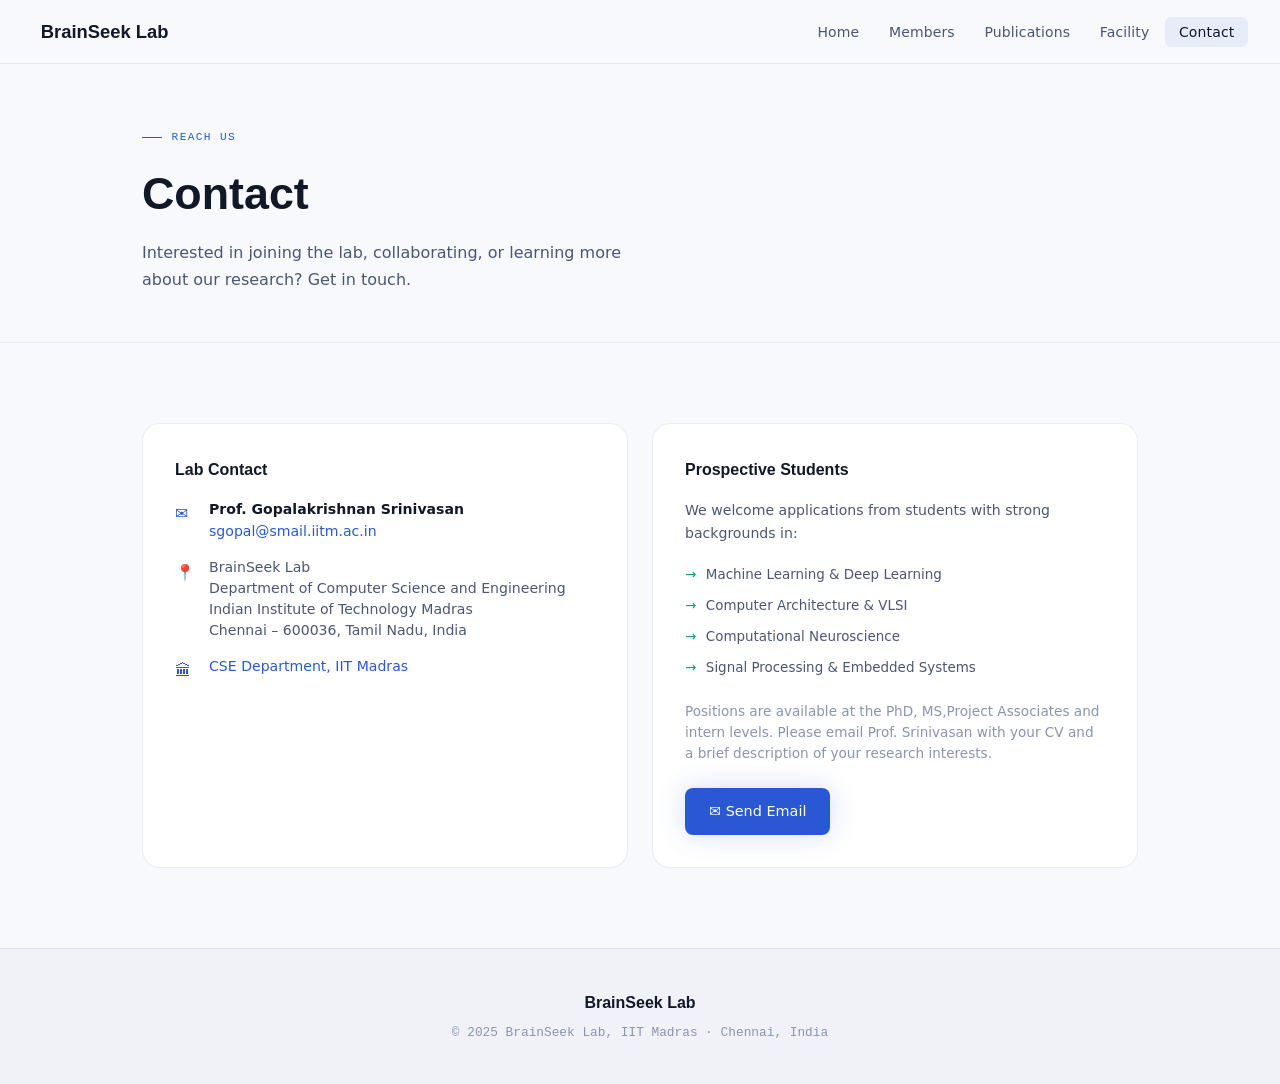
==== contact.html @ f4c0390b "Initial Website" ====
<!DOCTYPE html>
<html lang="en">
<head>
  <link rel="stylesheet" href="style.css">
  <meta charset="UTF-8">
  <meta name="viewport" content="width=device-width, initial-scale=1.0">
  <title>Contact | BrainSeek Lab</title>
</head>
<body>

<nav>
  <a class="nav-brand" href="index.html">
    <span></span>BrainSeek Lab
  </a>
  <ul class="nav-links">
    <li><a href="index.html">Home</a></li>
    <li><a href="members.html">Members</a></li>
    <li><a href="publications.html">Publications</a></li>
    <li><a href="facility.html">Facility</a></li>
    <li><a href="contact.html" class="active">Contact</a></li>
  </ul>
</nav>

<div class="page">

  <div class="hero-sm">
    <div class="section-label section-label-sm">Reach Us</div>
    <h1>Contact</h1>
    <p>Interested in joining the lab, collaborating, or learning more about our research? Get in touch.</p>
  </div>

  <hr class="sep">

  <div class="section">

    <div class="contact-wrap">

      <!-- LEFT -->
      <div class="contact-card">
        <h3>Lab Contact</h3>

        <div class="contact-item">
          <div class="ci-icon">✉</div>
          <div class="ci-text">
            <strong class="hi-text">Prof. Gopalakrishnan Srinivasan</strong>
            <a href="mailto:sgopal@cse.iitm.ac.in">sgopal@smail.iitm.ac.in</a>
          </div>
        </div>

        <div class="contact-item">
          <div class="ci-icon">📍</div>
          <div class="ci-text">
            BrainSeek Lab<br>
            Department of Computer Science and Engineering<br>
            Indian Institute of Technology Madras<br>
            Chennai – 600036, Tamil Nadu, India
          </div>
        </div>

        <div class="contact-item">
          <div class="ci-icon">🏛</div>
          <div class="ci-text">
            <a href="https://www.cse.iitm.ac.in" target="_blank">CSE Department, IIT Madras</a>
          </div>
        </div>
      </div>

      <!-- RIGHT -->
      <div class="contact-card">
        <h3>Prospective Students</h3>
        <p class="contact-note">
          We welcome applications from students with strong backgrounds in:
        </p>

        <div class="interest-list">
          <div class="interest-item"><span class="interest-arrow">→</span> Machine Learning &amp; Deep Learning
          </div>
          <div class="interest-item"><span class="interest-arrow">→</span> Computer Architecture &amp; VLSI
          </div>
          <div class="interest-item"><span class="interest-arrow">→</span> Computational Neuroscience
          </div>
          <div class="interest-item"><span class="interest-arrow">→</span> Signal Processing &amp; Embedded Systems
          </div>
        </div>

        <p class="contact-disclaimer">
          Positions are available at the PhD, MS,Project Associates and intern levels. Please email Prof. Srinivasan with your CV and a brief description of your research interests.
        </p>

        <div class="mt-md">
          <a class="btn btn-primary" href="mailto:sgopal@smail.iitm.ac.in">
            ✉ Send Email
          </a>
        </div>
      </div>

    </div>

  </div>

</div>

<footer>
  <div class="footer-brand">BrainSeek Lab</div>
  <div class="footer-copy">© 2025 BrainSeek Lab, IIT Madras · Chennai, India</div>
</footer>

</body>
</html>
---- style.css ----
/* System font stacks — no external dependency, no compression artifacts */

/* ─── RESET & TOKENS ─────────────────────────────────────────────── */
*, *::before, *::after { box-sizing: border-box; margin: 0; padding: 0; }

:root {
  --bg:        #f8f9fc;
  --bg-2:      #f0f2f7;
  --bg-3:      #e8ecf5;
  --surface:   #ffffff;
  --surface-2: #f3f5fb;
  --border:    rgba(60,80,160,.1);
  --border-2:  rgba(60,80,160,.2);

  --blue:      #2a58d4;
  --blue-dim:  #3a5acc;
  --teal:      #0a9e7a;
  --amber:     #c47a00;
  --red-dim:   #d94f4f;

  --text:      #111827;
  --text-muted:#4b5675;
  --text-faint:#8a94b0;

  --radius:    10px;
  --radius-lg: 18px;
  --font-head: 'Trebuchet MS', 'Gill Sans MT', Calibri, 'Segoe UI', sans-serif;
  --font-body: 'Segoe UI', system-ui, -apple-system, BlinkMacSystemFont, 'Helvetica Neue', Arial, sans-serif;
  --font-mono: 'Cascadia Code', Consolas, 'SF Mono', 'Fira Code', 'Courier New', monospace;
  --max-w:     1060px;
  --nav-h:     64px;
}

html { scroll-behavior: smooth; }

body {
  font-family: var(--font-body);
  background: var(--bg);
  color: var(--text);
  line-height: 1.7;
  font-size: 17px;
  -webkit-font-smoothing: antialiased;
  overflow-x: hidden;
}

/* ─── NOISE TEXTURE OVERLAY ──────────────────────────────────────── */
/* removed for light theme */

/* ─── NAV ─────────────────────────────────────────────────────────── */
nav {
  position: fixed; top: 0; left: 0; right: 0;
  height: var(--nav-h);
  background: rgba(248,249,252,.92);
  backdrop-filter: blur(20px) saturate(1.4);
  border-bottom: 1px solid var(--border);
  display: flex; align-items: center;
  padding: 0 2rem;
  z-index: 100;
  gap: 0;
}

.nav-brand {
  font-family: var(--font-head);
  font-size: 1.15rem;
  font-weight: 800;
  letter-spacing: 0em;
  color: var(--text);
  text-decoration: none;
  display: flex; align-items: center; gap: .55rem;
  flex-shrink: 0;
}

.nav-brand .dot {
  width: 8px; height: 8px;
  border-radius: 50%;
  background: var(--teal);
  box-shadow: 0 0 10px rgba(10,158,122,.5);
  animation: pulse-dot 2.5s ease-in-out infinite;
}

@keyframes pulse-dot {
  0%,100% { opacity: 1; box-shadow: 0 0 10px rgba(10,158,122,.5); }
  50%      { opacity: .5; box-shadow: 0 0 4px rgba(10,158,122,.3); }
}

.nav-links {
  display: flex; align-items: center; gap: .15rem;
  margin-left: auto;
  list-style: none;
}

.nav-links a {
  color: var(--text-muted);
  text-decoration: none;
  font-size: .875rem;
  font-weight: 500;
  padding: .45rem .85rem;
  border-radius: 6px;
  transition: color .2s, background .2s;
  letter-spacing: .01em;
}

.nav-links a:hover, .nav-links a.active {
  color: var(--text);
  background: rgba(42,88,212,.08);
}

/* ─── PAGE WRAPPER ────────────────────────────────────────────────── */
.page {
  position: relative; z-index: 1;
  padding-top: var(--nav-h);
  min-height: 100vh;
}

/* ─── HERO ────────────────────────────────────────────────────────── */
.hero {
  position: relative;
  padding: 6rem 2rem 5rem;
  text-align: center;
  overflow: hidden;
}

.hero-bg {
  position: absolute; inset: 0;
  background:
    radial-gradient(ellipse 70% 55% at 50% 20%, rgba(42,88,212,.07) 0%, transparent 70%),
    radial-gradient(ellipse 40% 30% at 80% 80%, rgba(10,158,122,.05) 0%, transparent 60%),
    radial-gradient(ellipse 35% 25% at 10% 60%, rgba(196,122,0,.04) 0%, transparent 60%);
  pointer-events: none;
}

/* animated grid */
.hero-grid {
  position: absolute; inset: 0;
  background-image:
    linear-gradient(rgba(42,88,212,.04) 1px, transparent 1px),
    linear-gradient(90deg, rgba(42,88,212,.04) 1px, transparent 1px);
  background-size: 48px 48px;
  mask-image: radial-gradient(ellipse 80% 60% at 50% 50%, black, transparent);
  pointer-events: none;
}

.hero-tag {
  display: inline-flex; align-items: center; gap: .5rem;
  font-family: var(--font-mono);
  font-size: .72rem;
  color: var(--teal);
  background: rgba(10,158,122,.08);
  border: 1px solid rgba(10,158,122,.2);
  border-radius: 99px;
  padding: .3rem .85rem;
  margin-bottom: 1.6rem;
  letter-spacing: .06em;
  text-transform: uppercase;
}

.hero h1 {
  font-family: var(--font-head);
  font-size: clamp(2.6rem, 6vw, 4.5rem);
  font-weight: 800;
  line-height: 1.08;
  letter-spacing: 0em;
  max-width: 820px;
  margin: 0 auto 1.2rem;
  color: var(--text);
}

.hero h1 em {
  font-style: normal;
  background: linear-gradient(135deg, var(--blue) 0%, var(--teal) 100%);
  -webkit-background-clip: text;
  -webkit-text-fill-color: transparent;
  background-clip: text;
}

.hero-sub {
  font-size: 1.1rem;
  color: var(--text-muted);
  max-width: 600px;
  margin: 0 auto 2.5rem;
  font-weight: 300;
  line-height: 1.75;
}

.hero-actions {
  display: flex; gap: 1rem; justify-content: center; flex-wrap: wrap;
}

.btn {
  display: inline-flex; align-items: center; gap: .5rem;
  padding: .7rem 1.5rem;
  border-radius: 8px;
  font-family: var(--font-body);
  font-size: .9rem;
  font-weight: 500;
  text-decoration: none;
  transition: all .2s;
  cursor: pointer;
  border: none;
}

.btn-primary {
  background: var(--blue);
  color: #fff;
  box-shadow: 0 0 28px rgba(42,88,212,.2);
}
.btn-primary:hover {
  background: #7aa2ff;
  box-shadow: 0 0 36px rgba(42,88,212,.35);
  transform: translateY(-1px);
}

.btn-ghost {
  background: transparent;
  color: var(--text-muted);
  border: 1px solid var(--border-2);
}
.btn-ghost:hover {
  color: var(--text);
  border-color: rgba(99,140,255,.4);
  background: rgba(42,88,212,.06);
  transform: translateY(-1px);
}

/* ─── SECTION STRUCTURE ───────────────────────────────────────────── */
.section {
  padding: 5rem 2rem;
  max-width: var(--max-w);
  margin: 0 auto;
}

.section-label {
  font-family: var(--font-mono);
  font-size: .7rem;
  text-transform: uppercase;
  letter-spacing: .12em;
  color: var(--blue);
  margin-bottom: .75rem;
  display: flex; align-items: center; gap: .6rem;
}
.section-label::before {
  content: '';
  width: 20px; height: 1px;
  background: var(--blue);
}

.section-title {
  font-family: var(--font-head);
  font-size: clamp(1.6rem, 3vw, 2.2rem);
  font-weight: 700;
  letter-spacing: -.005em;
  color: var(--text);
  margin-bottom: .6rem;
  line-height: 1.2;
}

.section-sub {
  font-size: .95rem;
  color: var(--text-muted);
  max-width: 520px;
  line-height: 1.7;
  margin-bottom: 2.5rem;
  font-weight: 300;
}

/* divider */
hr.divider {
  border: none;
  border-top: 1px solid var(--border);
  margin: 0;
}

/* ─── RESEARCH AREAS ──────────────────────────────────────────────── */
.research-grid {
  display: grid;
  grid-template-columns: repeat(auto-fill, minmax(240px, 1fr));
  gap: 1rem;
}

.research-card {
  background: var(--surface);
  border: 1px solid var(--border);
  border-radius: var(--radius-lg);
  padding: 1.6rem;
  transition: border-color .25s, transform .25s, box-shadow .25s;
  position: relative;
  overflow: hidden;
}

.research-card::before {
  content: '';
  position: absolute; inset: 0;
  background: radial-gradient(ellipse 80% 60% at 50% 0%, rgba(42,88,212,.05), transparent);
  opacity: 0;
  transition: opacity .3s;
}

.research-card:hover {
  border-color: var(--border-2);
  transform: translateY(-3px);
  box-shadow: 0 12px 40px rgba(0,0,0,.1);
}
.research-card:hover::before { opacity: 1; }

.rc-icon {
  font-size: 1.8rem;
  margin-bottom: 1rem;
  display: block;
}

.rc-title {
  font-family: var(--font-head);
  font-size: 1rem;
  font-weight: 700;
  color: var(--text);
  margin-bottom: .4rem;
}

.rc-desc {
  font-size: .84rem;
  color: var(--text-muted);
  line-height: 1.6;
}

/* ─── PUBLICATIONS ────────────────────────────────────────────────── */
.pub-list {
  display: flex; flex-direction: column; gap: 1rem;
}

.pub-card {
  background: var(--surface);
  border: 1px solid var(--border);
  border-radius: var(--radius-lg);
  padding: 1.6rem 1.8rem;
  display: flex; align-items: flex-start; gap: 1.4rem;
  transition: border-color .2s, box-shadow .2s;
  text-decoration: none;
  color: inherit;
}

.pub-card:hover {
  border-color: var(--border-2);
  box-shadow: 0 8px 32px rgba(0,0,0,.35);
}

.pub-year {
  font-family: var(--font-mono);
  font-size: .72rem;
  color: var(--text-faint);
  min-width: 36px;
  padding-top: .2rem;
  letter-spacing: .04em;
}

.pub-body { flex: 1; }

.pub-badges {
  display: flex; flex-wrap: wrap; gap: .4rem;
  margin-bottom: .6rem;
}

.badge {
  font-family: var(--font-mono);
  font-size: .65rem;
  letter-spacing: .06em;
  text-transform: uppercase;
  padding: .2rem .6rem;
  border-radius: 4px;
  font-weight: 500;
}

.badge-blue   { background: rgba(42,88,212,.08); color: var(--blue); border: 1px solid rgba(42,88,212,.18); }
.badge-teal   { background: rgba(10,158,122,.08);  color: var(--teal); border: 1px solid rgba(10,158,122,.2); }
.badge-amber  { background: rgba(196,122,0,.08);  color: var(--amber); border: 1px solid rgba(196,122,0,.2); }
.badge-green { background: rgba(26,157,92,.08); color: #1a9d5c; border: 1px solid rgba(26,157,92,.2);}

.badge-purple {
  background: rgba(139,63,217,.08);
  color: #8b3fd9;
  border: 1px solid rgba(139,63,217,.2);
}

.badge-red {
  background: rgba(217,79,79,.08);
  color: var(--red-dim);
  border: 1px solid rgba(217,79,79,.2);
}

.badge-cyan {
  background: rgba(8,145,178,.08);
  color: #0891b2;
  border: 1px}
.pub-title {
  font-family: var(--font-head);
  font-size: 1.02rem;
  font-weight: 700;
  color: var(--text);
  margin-bottom: .3rem;
  line-height: 1.35;
}

.pub-desc {
  font-size: .84rem;
  color: var(--text-muted);
  line-height: 1.55;
  margin-bottom: .7rem;
}

.pub-link {
  font-family: var(--font-mono);
  font-size: .72rem;
  color: var(--blue);
  text-decoration: none;
  letter-spacing: .04em;
  display: inline-flex; align-items: center; gap: .3rem;
}
.pub-link:hover { text-decoration: underline; }
.pub-link::after { content: '↗'; }

/* ─── MEMBERS ─────────────────────────────────────────────────────── */
.members-grid {
  display: grid;
  grid-template-columns: repeat(auto-fill, minmax(260px, 1fr));
  gap: 1rem;
}

.member-card {
  background: var(--surface);
  border: 1px solid var(--border);
  border-radius: var(--radius-lg);
  padding: 1.8rem;
  transition: border-color .2s, box-shadow .2s, transform .2s;
  position: relative;
}

.member-card:hover {
  border-color: var(--border-2);
  box-shadow: 0 8px 32px rgba(0,0,0,.1);
  transform: translateY(-2px);
}

.member-card.pi {
  background: linear-gradient(135deg, var(--surface) 60%, rgba(42,88,212,.05));
  border-color: rgba(42,88,212,.2);
}

.member-avatar {
  width: 56px; height: 56px;
  border-radius: 14px;
  background: linear-gradient(135deg, var(--blue-dim), var(--blue));
  display: flex; align-items: center; justify-content: center;
  font-family: var(--font-head);
  font-size: 1.3rem;
  font-weight: 800;
  color: #fff;
  margin-bottom: 1.1rem;
  letter-spacing: 0em;
}

.member-avatar.teal  { background: linear-gradient(135deg, #0a7a5a, var(--teal)); }
.member-avatar.amber { background: linear-gradient(135deg, #7a4a00, var(--amber)); }
.member-avatar.pink  { background: linear-gradient(135deg, #7a1a4a, #f06292); }

.pi-badge {
  position: absolute; top: 1.2rem; right: 1.2rem;
  font-family: var(--font-mono);
  font-size: .6rem;
  letter-spacing: .1em;
  text-transform: uppercase;
  color: var(--blue);
  background: rgba(42,88,212,.08);
  border: 1px solid rgba(42,88,212,.18);
  padding: .2rem .55rem;
  border-radius: 4px;
}

.member-name {
  font-family: var(--font-head);
  font-size: 1rem;
  font-weight: 700;
  color: var(--text);
  margin-bottom: .15rem;
}

.member-role {
  font-family: var(--font-mono);
  font-size: .72rem;
  color: var(--teal);
  letter-spacing: .04em;
  margin-bottom: .5rem;
}

.member-desc {
  font-size: .83rem;
  color: var(--text-muted);
  line-height: 1.55;
}

.member-links { margin-top: .9rem; display: flex; gap: .5rem; }
.member-link {
  font-family: var(--font-mono);
  font-size: .68rem;
  color: var(--text-faint);
  text-decoration: none;
  padding: .25rem .55rem;
  border: 1px solid var(--border);
  border-radius: 5px;
  transition: color .2s, border-color .2s;
  letter-spacing: .03em;
}
.member-link:hover { color: var(--blue); border-color: rgba(99,140,255,.3); }

/* ─── FACILITY ────────────────────────────────────────────────────── */
.facility-grid {
  display: grid;
  grid-template-columns: repeat(auto-fill, minmax(280px, 1fr));
  gap: 1rem;
}

.facility-card {
  background: var(--surface);
  border: 1px solid var(--border);
  border-radius: var(--radius-lg);
  padding: 1.6rem;
}

.fac-header {
  display: flex; align-items: center; gap: .75rem;
  margin-bottom: 1rem;
}

.fac-icon {
  width: 40px; height: 40px;
  border-radius: 10px;
  background: rgba(42,88,212,.07);
  border: 1px solid rgba(42,88,212,.14);
  display: flex; align-items: center; justify-content: center;
  font-size: 1.1rem;
}

.fac-name {
  font-family: var(--font-head);
  font-size: 1rem;
  font-weight: 700;
  color: var(--text);
}

.fac-spec {
  font-family: var(--font-mono);
  font-size: .78rem;
  color: var(--teal);
  padding: .5rem .9rem;
  background: rgba(10,158,122,.06);
  border: 1px solid rgba(10,158,122,.14);
  border-radius: 7px;
  margin-bottom: .5rem;
}

.fac-note {
  font-size: .82rem;
  color: var(--text-faint);
}

/* ─── CONTACT ─────────────────────────────────────────────────────── */
.contact-wrap {
  display: grid;
  grid-template-columns: 1fr 1fr;
  gap: 1.5rem;
}

.contact-card {
  background: var(--surface);
  border: 1px solid var(--border);
  border-radius: var(--radius-lg);
  padding: 2rem;
}

.contact-card h3 {
  font-family: var(--font-head);
  font-size: 1rem;
  font-weight: 700;
  margin-bottom: 1rem;
  color: var(--text);
}

.contact-item {
  display: flex; align-items: flex-start; gap: .75rem;
  margin-bottom: .9rem;
}

.ci-icon {
  font-size: 1rem;
  min-width: 22px;
  color: var(--blue);
  padding-top: .1rem;
}

.ci-text { font-size: .88rem; color: var(--text-muted); line-height: 1.5; }
.ci-text a { color: var(--blue); text-decoration: none; }
.ci-text a:hover { text-decoration: underline; }

/* ─── FOOTER ──────────────────────────────────────────────────────── */
footer {
  background: var(--bg-2);
  border-top: 1px solid var(--border);
  padding: 2.5rem 2rem;
  text-align: center;
  position: relative; z-index: 1;
}

.footer-brand {
  font-family: var(--font-head);
  font-size: 1rem;
  font-weight: 800;
  color: var(--text);
  margin-bottom: .4rem;
}

.footer-copy {
  font-size: .8rem;
  color: var(--text-faint);
  font-family: var(--font-mono);
}

/* ─── STAT ROW ────────────────────────────────────────────────────── */
.stats-row {
  display: flex;
  gap: 0;
  border: 1px solid var(--border);
  border-radius: var(--radius-lg);
  overflow: hidden;
  margin-bottom: 4rem;
}

.stat-item {
  flex: 1;
  padding: 1.6rem;
  text-align: center;
  border-right: 1px solid var(--border);
  background: var(--surface);
}
.stat-item:last-child { border-right: none; }

.stat-num {
  font-family: var(--font-head);
  font-size: 2rem;
  font-weight: 800;
  color: var(--text);
  letter-spacing: 0em;
  display: block;
}
.stat-num em {
  font-style: normal;
  color: var(--teal);
}

.stat-label {
  font-size: .78rem;
  color: var(--text-faint);
  margin-top: .2rem;
  font-family: var(--font-mono);
  letter-spacing: .04em;
  text-transform: uppercase;
}

/* ─── RESPONSIVE ──────────────────────────────────────────────────── */
@media (max-width: 700px) {
  nav { padding: 0 1rem; }
  .hero { padding: 4rem 1.2rem 3rem; }
  .section { padding: 3.5rem 1.2rem; }
  .contact-wrap { grid-template-columns: 1fr; }
  .stats-row { flex-direction: column; }
  .stat-item { border-right: none; border-bottom: 1px solid var(--border); }
  .stat-item:last-child { border-bottom: none; }
  .nav-links a { padding: .45rem .5rem; font-size: .8rem; }
}

/* ─── PAGE-SPECIFIC HERO VARIANTS ─────────────────────────────────── */
.hero-sm {
  padding: 4rem 2rem 3rem;
  text-align: left;
  max-width: var(--max-w);
  margin: 0 auto;
}
.hero-sm h1 {
  font-family: var(--font-head);
  font-size: clamp(1.8rem, 4vw, 2.8rem);
  font-weight: 800;
  letter-spacing: 0em;
  color: var(--text);
  margin-bottom: .5rem;
}
.hero-sm p {
  font-size: 1rem;
  color: var(--text-muted);
  font-weight: 300;
  max-width: 520px;
}

/* ─── SECTION SEPARATOR ───────────────────────────────────────────── */
.sep {
  border: none;
  height: 1px;
  background: var(--border);
  margin: 0;
}
/* ─── UTILITY CLASSES (formerly inline styles) ──────────────────── */
.pt-0 { padding-top: 0; }
.pb-0 { padding-bottom: 0; }
.text-center { text-align: center; }
.mt-sm { margin-top: .9rem; }
.mt-md { margin-top: 1.5rem; }
.mt-lg { margin-top: 2rem; }

/* PI card on index */
.pi-card {
  background: var(--surface);
  border: 1px solid rgba(42,88,212,.2);
  border-radius: var(--radius-lg);
  padding: 2rem;
  display: flex;
  gap: 1.8rem;
  align-items: flex-start;
  max-width: 700px;
}
.pi-avatar {
  width: 64px; height: 64px;
  border-radius: 16px;
  background: linear-gradient(135deg, var(--blue-dim), var(--blue));
  display: flex; align-items: center; justify-content: center;
  font-family: var(--font-head);
  font-size: 1.5rem;
  font-weight: 800;
  color: #fff;
  flex-shrink: 0;
}
.pi-name {
  font-family: var(--font-head);
  font-size: 1.15rem;
  font-weight: 700;
  color: var(--text);
  margin-bottom: .2rem;
}
.pi-role {
  font-family: var(--font-mono);
  font-size: .72rem;
  color: var(--teal);
  letter-spacing: .04em;
  margin-bottom: .65rem;
}
.pi-dept {
  font-size: .88rem;
  color: var(--text-muted);
  line-height: 1.6;
}

/* Join us card */
.join-card {
  background: var(--surface);
  border: 1px solid var(--border);
  border-radius: var(--radius-lg);
  padding: 2.5rem;
  text-align: center;
  max-width: 600px;
  margin: 0 auto;
}
.join-icon { font-size: 1.8rem; margin-bottom: .8rem; }
.join-title {
  font-family: var(--font-head);
  font-size: 1.3rem;
  font-weight: 700;
  color: var(--text);
  margin-bottom: .6rem;
}
.join-desc {
  font-size: .9rem;
  color: var(--text-muted);
  line-height: 1.65;
  margin-bottom: 1.5rem;
}

/* Mini stats row (facility page) */
.mini-stats {
  margin-top: 2rem;
  background: var(--surface);
  border: 1px solid var(--border);
  border-radius: var(--radius-lg);
  overflow: hidden;
  display: flex;
}
.mini-stat {
  flex: 1;
  text-align: center;
  padding: 1.5rem;
  border-right: 1px solid var(--border);
}
.mini-stat:last-child { border-right: none; }
.mini-stat-num {
  font-family: var(--font-head);
  font-size: 2rem;
  font-weight: 800;
}
.mini-stat-num.blue  { color: var(--blue); }
.mini-stat-num.teal  { color: var(--teal); }
.mini-stat-num.amber { color: var(--amber); }
.mini-stat-num.text  { color: var(--text); }
.mini-stat-label {
  font-family: var(--font-mono);
  font-size: .7rem;
  color: var(--text-faint);
  text-transform: uppercase;
  letter-spacing: .07em;
  margin-top: .25rem;
}

/* Publication meta */
.pub-authors {
  font-size: .8rem;
  color: var(--text-faint);
  margin-bottom: .5rem;
}
.pub-affil { font-size: .8rem; color: var(--text-faint); }
.pub-list-mb { margin-bottom: 3rem; }
.pub-card-static { pointer-events: none; }

/* Contact page */
.interest-list {
  display: flex;
  flex-direction: column;
  gap: .5rem;
  margin-bottom: 1.3rem;
}
.interest-item {
  display: flex;
  align-items: center;
  gap: .6rem;
  font-size: .84rem;
  color: var(--text-muted);
}
.interest-arrow { color: var(--teal); }
.contact-note {
  font-size: .88rem;
  color: var(--text-muted);
  line-height: 1.65;
  margin-bottom: 1.2rem;
}
.contact-disclaimer {
  font-size: .85rem;
  color: var(--text-faint);
  line-height: 1.55;
}

/* Highlight helpers */
.hi-teal { color: var(--teal); }
.hi-text { color: var(--text); display: block; margin-bottom: .1rem; }

/* Section-label spacing variants */
.section-label-sm { margin-bottom: .5rem; }
.section-label-md { margin-bottom: 1rem; }
.section-label-lg { margin-bottom: 1.2rem; }

/* Member avatar colour variants */
.member-avatar.purple { background: linear-gradient(135deg, #4a1a7a, #9b59f0); }

/* Badge size variant */
.badge-sm { font-size: .65rem; padding: .2rem .55rem; }
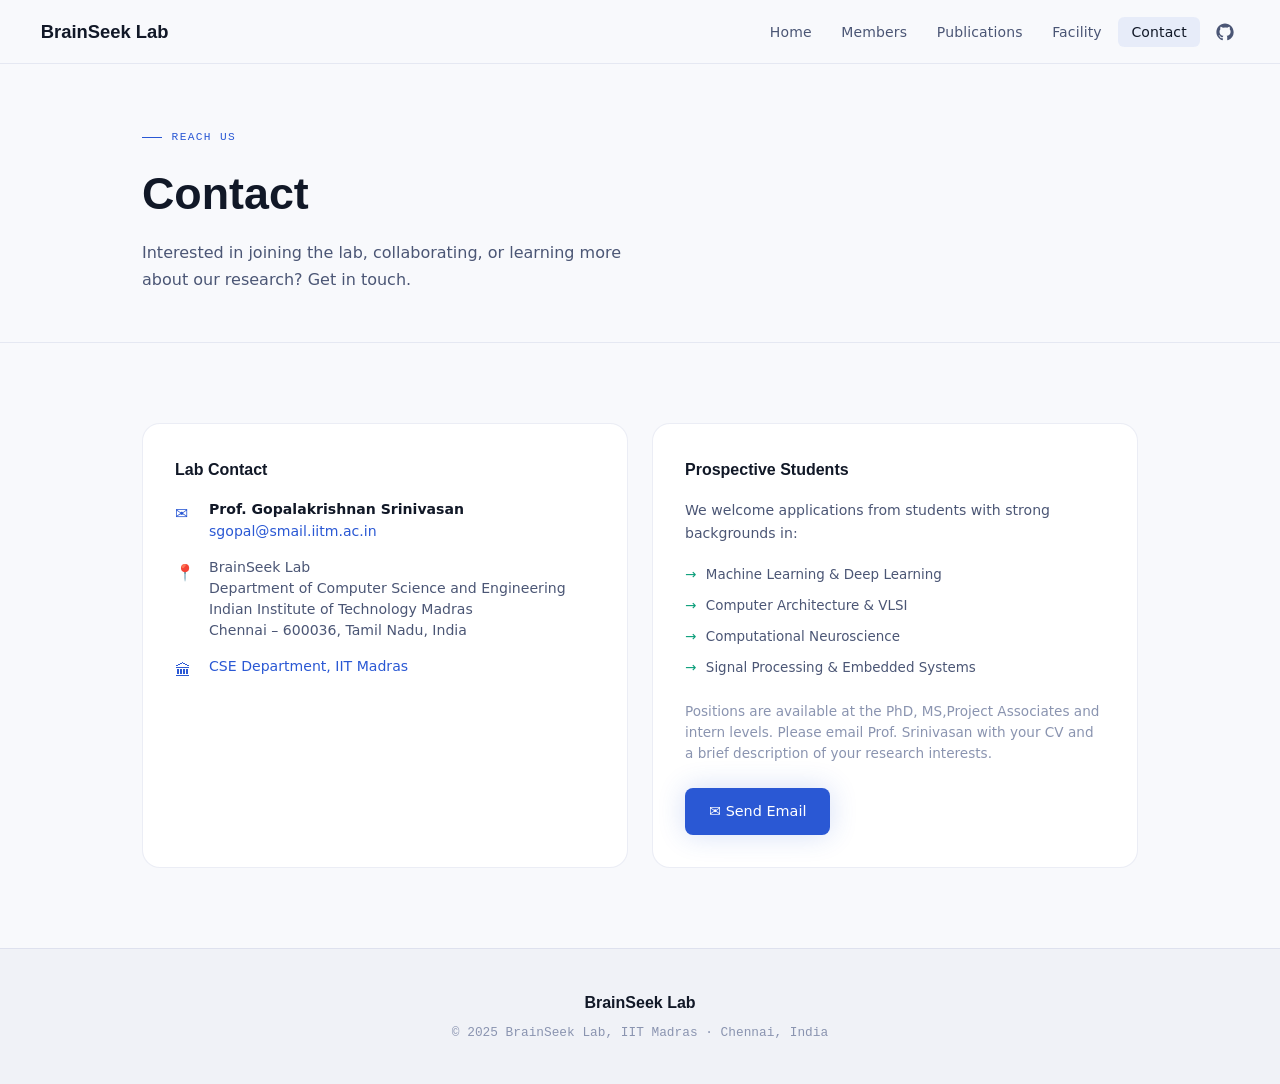
==== commit 3b48deda: "members page fix" ====
--- a/contact.html
+++ b/contact.html
@@ -12,12 +12,22 @@
   <a class="nav-brand" href="index.html">
     <span></span>BrainSeek Lab
   </a>
+  <button class="nav-toggle" aria-label="Toggle menu" aria-expanded="false">
+    <span></span><span></span><span></span>
+  </button>
   <ul class="nav-links">
     <li><a href="index.html">Home</a></li>
     <li><a href="members.html">Members</a></li>
     <li><a href="publications.html">Publications</a></li>
     <li><a href="facility.html">Facility</a></li>
     <li><a href="contact.html" class="active">Contact</a></li>
+    <li>
+      <a href="https://github.com/BrainSeek-Lab" target="_blank" rel="noopener" title="GitHub" style="display:flex;align-items:center;">
+        <svg width="18" height="18" viewBox="0 0 24 24" fill="currentColor" aria-hidden="true">
+          <path d="M12 .5C5.65.5.5 5.65.5 12c0 5.08 3.29 9.39 7.86 10.91.58.1.79-.25.79-.56 0-.28-.01-1.02-.02-2-3.2.7-3.88-1.54-3.88-1.54-.52-1.34-1.28-1.7-1.28-1.7-1.05-.72.08-.71.08-.71 1.16.08 1.78 1.19 1.78 1.19 1.03 1.78 2.71 1.26 3.37.97.1-.75.4-1.26.73-1.55-2.55-.29-5.23-1.28-5.23-5.7 0-1.26.45-2.28 1.19-3.09-.12-.29-.52-1.46.11-3.05 0 0 .97-.31 3.18 1.18a11.1 11.1 0 0 1 2.9-.39c.98 0 1.97.13 2.9.39 2.2-1.49 3.17-1.18 3.17-1.18.63 1.59.23 2.76.11 3.05.74.81 1.19 1.83 1.19 3.09 0 4.43-2.69 5.41-5.25 5.69.41.36.78 1.06.78 2.14 0 1.54-.01 2.79-.01 3.17 0 .31.21.67.8.56A10.52 10.52 0 0 0 23.5 12C23.5 5.65 18.35.5 12 .5Z"/>
+        </svg>
+      </a>
+    </li>
   </ul>
 </nav>
 
@@ -105,5 +115,6 @@
   <div class="footer-copy">© 2025 BrainSeek Lab, IIT Madras · Chennai, India</div>
 </footer>
 
+<script src="Nav.js"></script>
 </body>
 </html>
--- a/style.css
+++ b/style.css
@@ -105,6 +105,36 @@
   background: rgba(42,88,212,.08);
 }
 
+/* ─── NAV TOGGLE (mobile hamburger) ──────────────────────────────── */
+.nav-toggle {
+  display: none;
+  flex-direction: column;
+  justify-content: center;
+  align-items: center;
+  gap: 5px;
+  width: 36px; height: 36px;
+  background: transparent;
+  border: none;
+  cursor: pointer;
+  margin-left: auto;
+  padding: 0;
+  flex-shrink: 0;
+  z-index: 101;
+}
+
+.nav-toggle span {
+  display: block;
+  width: 21px;
+  height: 2px;
+  background: var(--text);
+  border-radius: 2px;
+  transition: transform .25s ease, opacity .25s ease;
+}
+
+nav.nav-open .nav-toggle span:nth-child(1) { transform: translateY(7px) rotate(45deg); }
+nav.nav-open .nav-toggle span:nth-child(2) { opacity: 0; }
+nav.nav-open .nav-toggle span:nth-child(3) { transform: translateY(-7px) rotate(-45deg); }
+
 /* ─── PAGE WRAPPER ────────────────────────────────────────────────── */
 .page {
   position: relative; z-index: 1;
@@ -672,7 +702,50 @@
   .stats-row { flex-direction: column; }
   .stat-item { border-right: none; border-bottom: 1px solid var(--border); }
   .stat-item:last-child { border-bottom: none; }
-  .nav-links a { padding: .45rem .5rem; font-size: .8rem; }
+  .mini-stats { flex-direction: column; }
+  .mini-stat { border-right: none; border-bottom: 1px solid var(--border); }
+  .mini-stat:last-child { border-bottom: none; }
+}
+
+/* ─── RESPONSIVE NAV (hamburger menu) ────────────────────────────── */
+@media (max-width: 780px) {
+  nav { padding: 0 1rem; }
+
+  .nav-toggle { display: flex; }
+
+  .nav-links {
+    position: fixed;
+    top: var(--nav-h);
+    left: 0; right: 0;
+    margin-left: 0;
+    flex-direction: column;
+    align-items: stretch;
+    gap: 0;
+    background: rgba(248,249,252,.98);
+    backdrop-filter: blur(20px) saturate(1.4);
+    border-bottom: 1px solid var(--border);
+    max-height: 0;
+    overflow: hidden;
+    transition: max-height .3s ease;
+  }
+
+  nav.nav-open .nav-links {
+    max-height: 500px;
+    box-shadow: 0 12px 24px rgba(0,0,0,.08);
+  }
+
+  .nav-links li { width: 100%; }
+
+  .nav-links a {
+    display: block;
+    width: 100%;
+    padding: 1rem 1.2rem;
+    font-size: .95rem;
+    border-bottom: 1px solid var(--border);
+    border-radius: 0;
+  }
+
+  .nav-links li:last-child a { border-bottom: none; }
 }
 
 /* ─── PAGE-SPECIFIC HERO VARIANTS ─────────────────────────────────── */
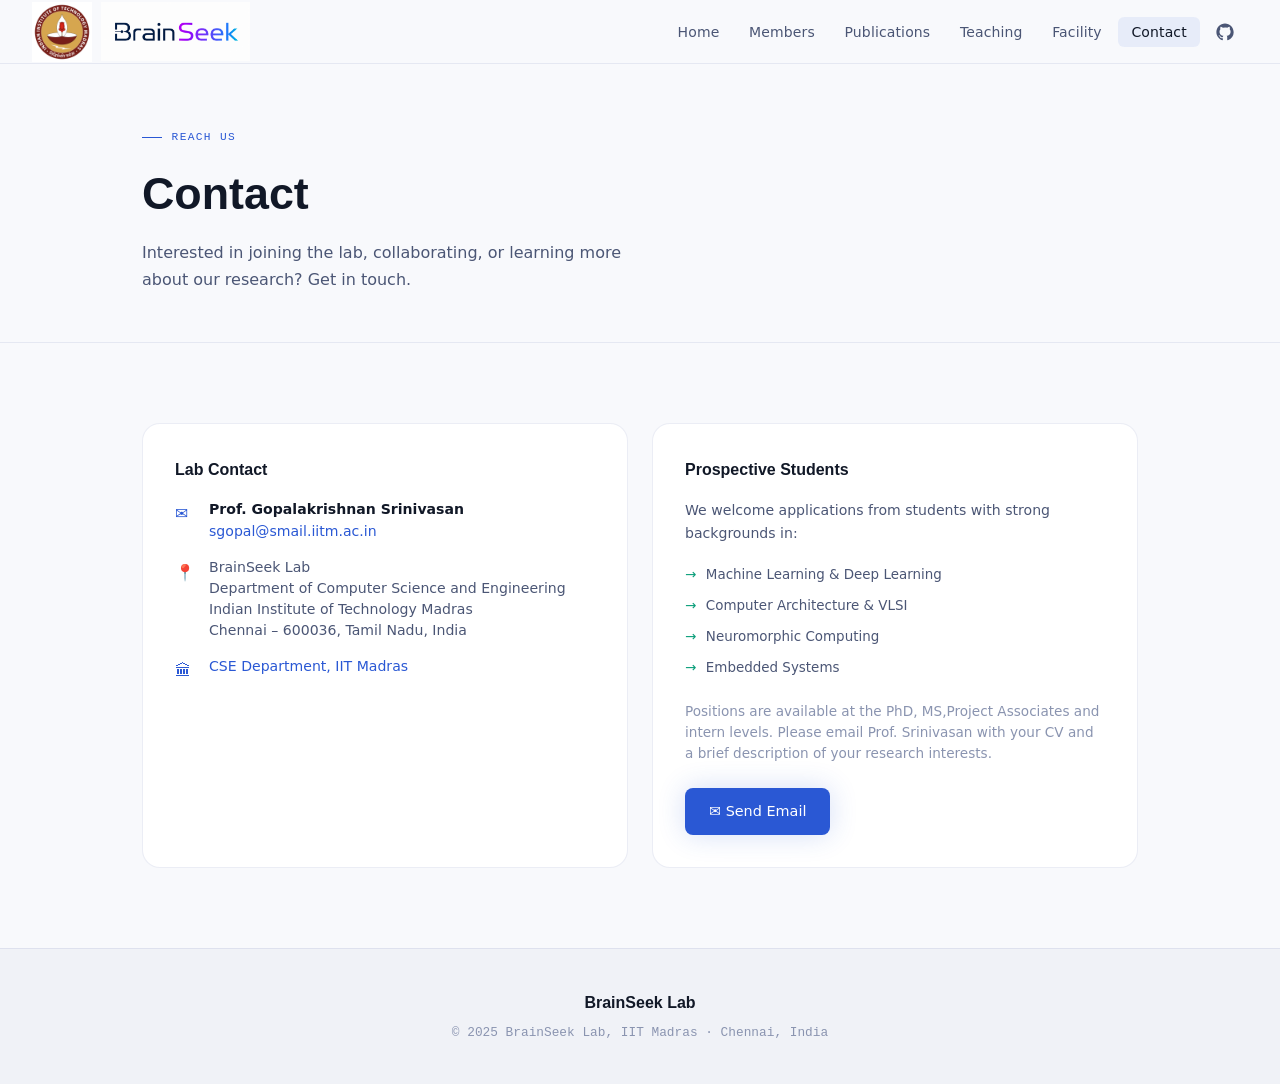
==== commit 02fa7e14: "update: profile links, papers, images" ====
--- a/contact.html
+++ b/contact.html
@@ -10,7 +10,9 @@
 
 <nav>
   <a class="nav-brand" href="index.html">
-    <span></span>BrainSeek Lab
+    <img src="images/iit-madras.png" alt="IIT Madras" class="nav-logo">
+    <img src="images/logo3.png" alt="BrainSeek Lab" class="nav-logo">
+    <!-- <span ></span>BrainSeek Lab -->
   </a>
   <button class="nav-toggle" aria-label="Toggle menu" aria-expanded="false">
     <span></span><span></span><span></span>
@@ -19,6 +21,7 @@
     <li><a href="index.html">Home</a></li>
     <li><a href="members.html">Members</a></li>
     <li><a href="publications.html">Publications</a></li>
+    <li><a href="teaching.html">Teaching</a></li>
     <li><a href="facility.html">Facility</a></li>
     <li><a href="contact.html" class="active">Contact</a></li>
     <li>
@@ -87,9 +90,9 @@
           </div>
           <div class="interest-item"><span class="interest-arrow">→</span> Computer Architecture &amp; VLSI
           </div>
-          <div class="interest-item"><span class="interest-arrow">→</span> Computational Neuroscience
+          <div class="interest-item"><span class="interest-arrow">→</span> Neuromorphic Computing
           </div>
-          <div class="interest-item"><span class="interest-arrow">→</span> Signal Processing &amp; Embedded Systems
+          <div class="interest-item"><span class="interest-arrow">→</span> Embedded Systems
           </div>
         </div>
 
--- a/style.css
+++ b/style.css
@@ -76,6 +76,13 @@
   background: var(--teal);
   box-shadow: 0 0 10px rgba(10,158,122,.5);
   animation: pulse-dot 2.5s ease-in-out infinite;
+}
+
+.nav-logo {
+  height: 60px;
+  width: auto;
+  flex-shrink: 0;
+  object-fit: contain;
 }
 
 @keyframes pulse-dot {
@@ -485,6 +492,14 @@
   color: #fff;
   margin-bottom: 1.1rem;
   letter-spacing: 0em;
+  overflow: hidden;
+}
+
+.member-avatar img {
+  width: 100%;
+  height: 100%;
+  object-fit: cover;
+  border-radius: inherit;
 }
 
 .member-avatar.teal  { background: linear-gradient(135deg, #0a7a5a, var(--teal)); }
@@ -526,7 +541,7 @@
   line-height: 1.55;
 }
 
-.member-links { margin-top: .9rem; display: flex; gap: .5rem; }
+.member-links { margin-top: .9rem; display: flex; flex-wrap: wrap; gap: .5rem; }
 .member-link {
   font-family: var(--font-mono);
   font-size: .68rem;
@@ -806,6 +821,13 @@
   font-weight: 800;
   color: #fff;
   flex-shrink: 0;
+  overflow: hidden;
+}
+.pi-avatar img {
+  width: 100%;
+  height: 100%;
+  object-fit: cover;
+  border-radius: inherit;
 }
 .pi-name {
   font-family: var(--font-head);
@@ -936,4 +958,79 @@
 .member-avatar.purple { background: linear-gradient(135deg, #4a1a7a, #9b59f0); }
 
 /* Badge size variant */
-.badge-sm { font-size: .65rem; padding: .2rem .55rem; }+.badge-sm { font-size: .65rem; padding: .2rem .55rem; }
+/* ---------- Teaching section ---------- */
+.teach-block {
+  margin-bottom: 2rem;
+}
+.teach-block:last-child {
+  margin-bottom: 0;
+}
+.teach-block-title {
+  font-family: var(--font-head);
+  font-size: 1.05rem;
+  font-weight: 700;
+  color: var(--text);
+  margin-bottom: .8rem;
+  padding-left: .7rem;
+  border-left: 3px solid var(--blue);
+}
+.teach-table-wrap {
+  overflow-x: auto;
+  border: 1px solid var(--border);
+  border-radius: var(--radius-lg);
+  background: var(--surface);
+}
+.teach-table {
+  width: 100%;
+  border-collapse: collapse;
+  font-size: .88rem;
+}
+.teach-table thead th {
+  text-align: left;
+  font-family: var(--font-head);
+  font-size: .72rem;
+  letter-spacing: .04em;
+  text-transform: uppercase;
+  color: var(--blue);
+  background: var(--surface-2);
+  padding: .75rem 1rem;
+  border-bottom: 1px solid var(--border);
+  white-space: nowrap;
+}
+.teach-table tbody td {
+  padding: .7rem 1rem;
+  color: var(--text);
+  border-bottom: 1px solid var(--border);
+  vertical-align: top;
+}
+.teach-table tbody tr:last-child td {
+  border-bottom: none;
+}
+.teach-table tbody tr:hover {
+  background: var(--bg-2);
+}
+.teach-period {
+  color: var(--text-muted);
+  white-space: nowrap;
+  font-family: var(--font-mono);
+  font-size: .82rem;
+}
+.teach-code {
+  color: var(--teal);
+  font-family: var(--font-mono);
+  font-weight: 700;
+  white-space: nowrap;
+}
+.teach-sno {
+  color: var(--text-faint);
+  font-family: var(--font-mono);
+  text-align: center;
+  width: 1%;
+}
+
+@media (max-width: 640px) {
+  .teach-table { font-size: .82rem; }
+  .teach-table thead th,
+  .teach-table tbody td { padding: .6rem .7rem; }
+}
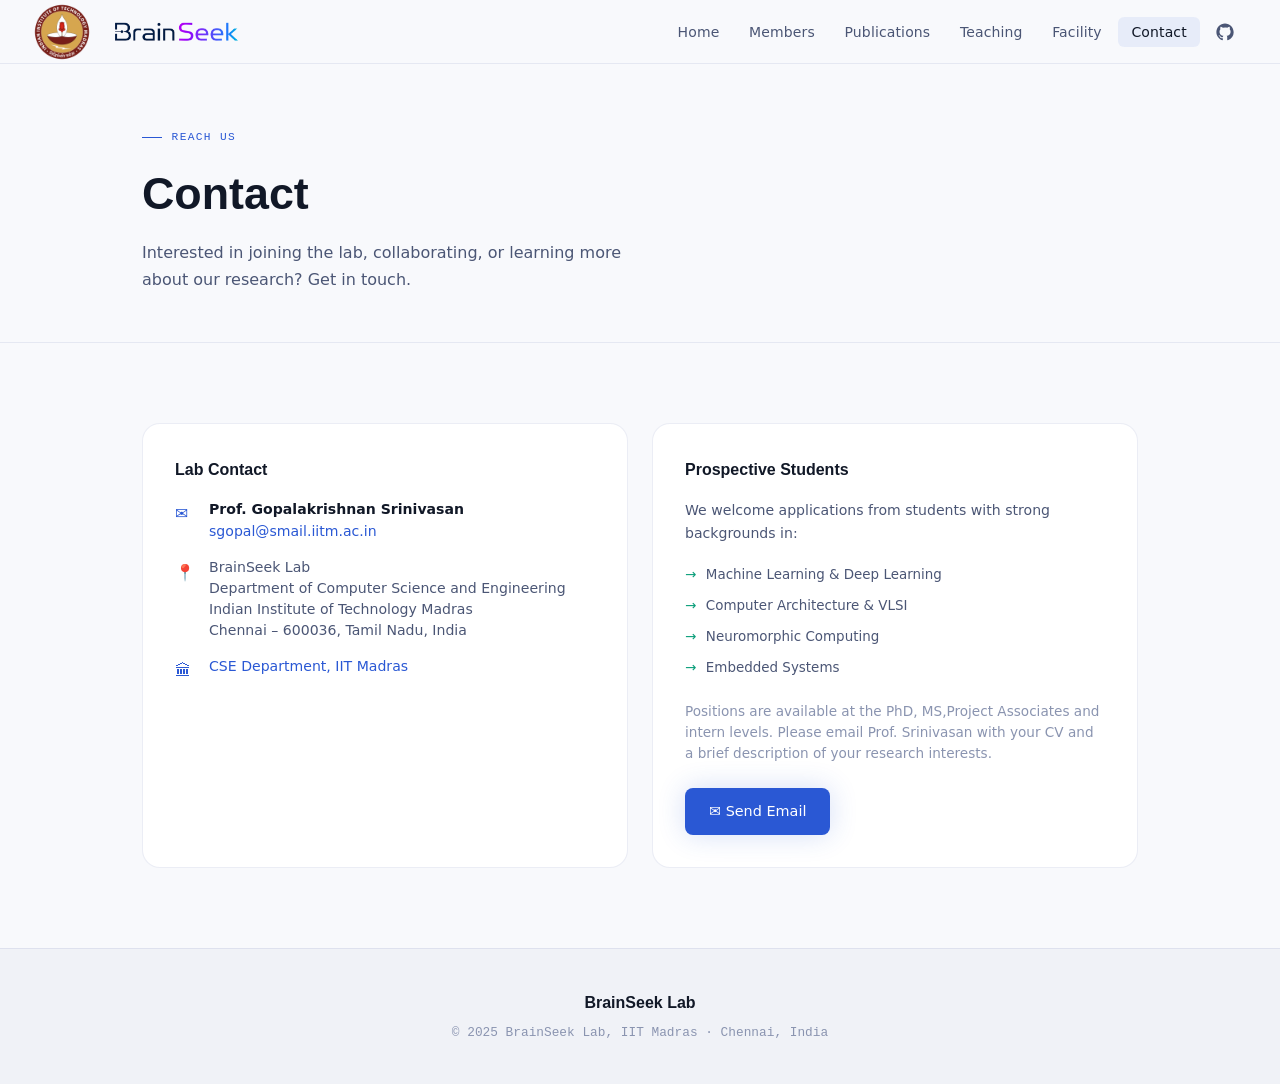
==== commit 06da65fb: "logo update" ====
--- a/contact.html
+++ b/contact.html
@@ -10,8 +10,8 @@
 
 <nav>
   <a class="nav-brand" href="index.html">
-    <img src="images/iit-madras.png" alt="IIT Madras" class="nav-logo">
-    <img src="images/logo3.png" alt="BrainSeek Lab" class="nav-logo">
+    <img src="images/iit-madras-bg.png" alt="IIT Madras" class="nav-logo">
+    <img src="images/logo3-bg.png" alt="BrainSeek Lab" class="nav-logo">
     <!-- <span ></span>BrainSeek Lab -->
   </a>
   <button class="nav-toggle" aria-label="Toggle menu" aria-expanded="false">
